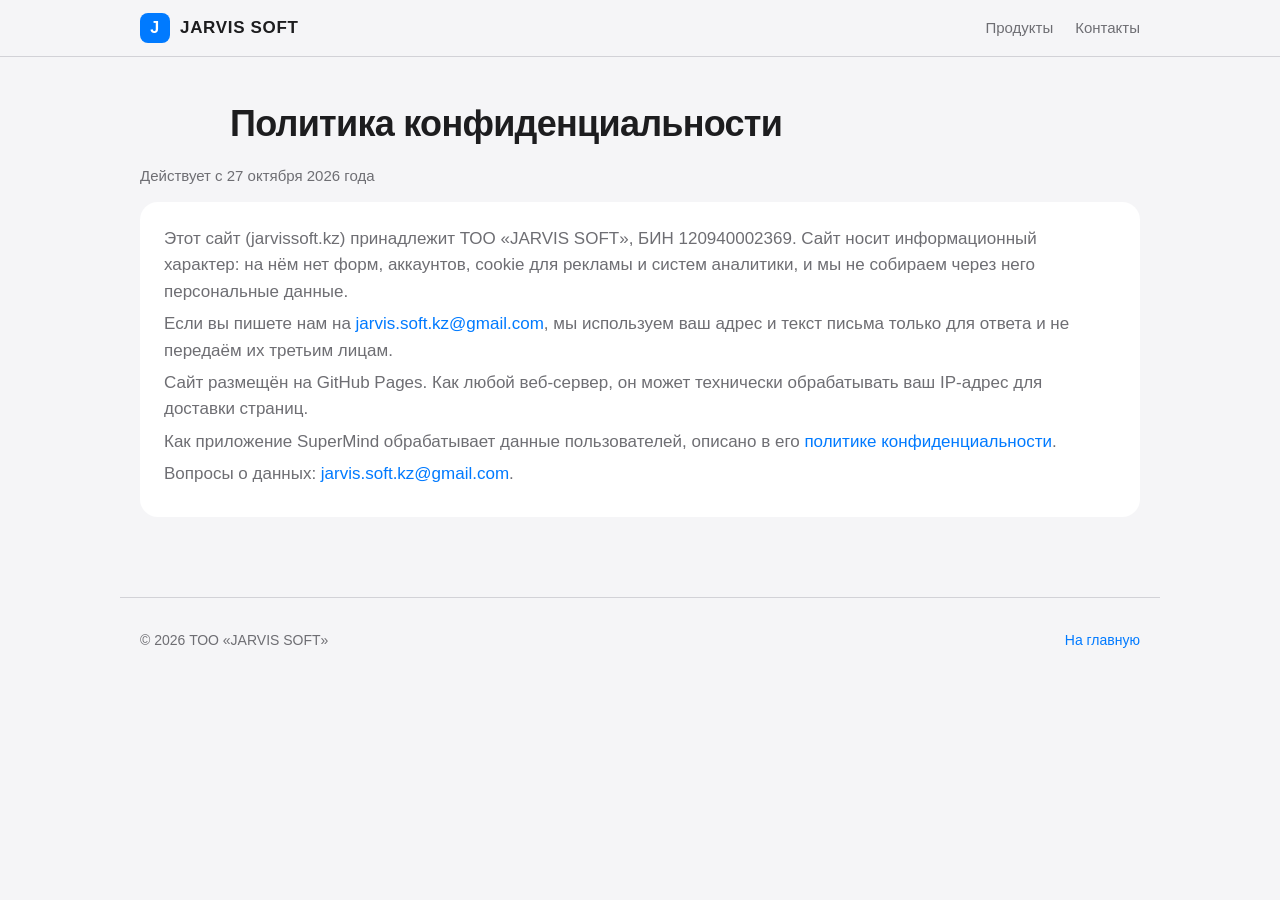
==== privacy.html @ af0dcd3e "Сайт jarvissoft.kz Co-Authored-By: Claude Opus 5.5 <noreply@anthropic.com>" ====
<!doctype html>
<html lang="ru">
<head>
<meta charset="utf-8">
<meta name="viewport" content="width=device-width, initial-scale=1">
<title>JARVIS SOFT — политика конфиденциальности</title>
<link rel="icon" href="favicon.svg" type="image/svg+xml">
<link rel="stylesheet" href="style.css">
</head>
<body>
<header class="nav">
  <div class="wrap nav-in">
    <a class="logo" href="./"><span class="mark" aria-hidden="true">J</span>JARVIS SOFT</a>
    <nav><a href="./#products">Продукты</a><a href="./#contacts">Контакты</a></nav>
  </div>
</header>
<main class="wrap section">
  <h1 style="text-align:left;font-size:36px">Политика конфиденциальности</h1>
  <p class="muted">Действует с 27 октября 2026 года</p>
  <div class="card">
    <p>Этот сайт (jarvissoft.kz) принадлежит ТОО «JARVIS SOFT», БИН 120940002369. Сайт носит информационный характер: на нём нет форм, аккаунтов, cookie для рекламы и систем аналитики, и мы не собираем через него персональные данные.</p>
    <p>Если вы пишете нам на <a href="mailto:jarvis.soft.kz@gmail.com">jarvis.soft.kz@gmail.com</a>, мы используем ваш адрес и текст письма только для ответа и не передаём их третьим лицам.</p>
    <p>Сайт размещён на GitHub Pages. Как любой веб-сервер, он может технически обрабатывать ваш IP-адрес для доставки страниц.</p>
    <p>Как приложение SuperMind обрабатывает данные пользователей, описано в его <a href="https://supermind.kz/privacy.html">политике конфиденциальности</a>.</p>
    <p>Вопросы о данных: <a href="mailto:jarvis.soft.kz@gmail.com">jarvis.soft.kz@gmail.com</a>.</p>
  </div>
</main>
<footer class="wrap foot"><span>© 2026 ТОО «JARVIS SOFT»</span><a href="./">На главную</a></footer>
</body>
</html>
---- style.css ----
:root {
  --bg: #f5f5f7;
  --card: #ffffff;
  --text: #1d1d1f;
  --muted: #6e6e73;
  --accent: #007aff;
  --accent-text: #ffffff;
  --line: #d2d2d7;
  color-scheme: light dark;
}
@media (prefers-color-scheme: dark) {
  :root {
    --bg: #000000;
    --card: #1c1c1e;
    --text: #f5f5f7;
    --muted: #a1a1a6;
    --accent: #0a84ff;
    --line: #38383a;
  }
}
* { box-sizing: border-box; }
html { scroll-behavior: smooth; }
body {
  margin: 0;
  background: var(--bg);
  color: var(--text);
  font: 17px/1.55 -apple-system, BlinkMacSystemFont, 'Segoe UI', Roboto, 'Helvetica Neue', Arial, sans-serif;
}
a { color: var(--accent); text-decoration: none; }
a:hover { text-decoration: underline; }
.wrap { max-width: 1040px; margin: 0 auto; padding: 0 20px; }

.nav { position: sticky; top: 0; z-index: 10; background: color-mix(in srgb, var(--bg) 85%, transparent); backdrop-filter: saturate(180%) blur(16px); border-bottom: 1px solid var(--line); }
.nav-in { display: flex; align-items: center; justify-content: space-between; height: 56px; }
.logo { display: flex; align-items: center; gap: 10px; font-weight: 700; letter-spacing: 0.04em; color: var(--text); }
.logo:hover { text-decoration: none; }
.mark { display: grid; place-items: center; width: 30px; height: 30px; border-radius: 8px; background: var(--accent); color: #fff; font-size: 16px; }
.nav nav { display: flex; gap: 22px; font-size: 15px; }
.nav nav a { color: var(--muted); }
.nav nav a:hover { color: var(--text); text-decoration: none; }

.hero { padding: 88px 20px 56px; text-align: center; }
.eyebrow { color: var(--accent); font-weight: 600; margin: 0 0 12px; }
h1 { font-size: clamp(32px, 6vw, 56px); line-height: 1.08; letter-spacing: -0.02em; margin: 0 auto 20px; max-width: 820px; }
.lead { font-size: clamp(18px, 2.4vw, 21px); color: var(--muted); max-width: 680px; margin: 0 auto 28px; }
.actions { display: flex; flex-wrap: wrap; gap: 12px; justify-content: center; }
.btn { display: inline-block; padding: 11px 22px; border-radius: 980px; border: 1px solid var(--line); color: var(--text); font-weight: 600; font-size: 16px; background: var(--card); }
.btn:hover { text-decoration: none; border-color: var(--muted); }
.btn.primary { background: var(--accent); border-color: var(--accent); color: var(--accent-text); }

.section { padding: 48px 20px; }
h2 { font-size: clamp(26px, 4vw, 36px); letter-spacing: -0.01em; margin: 0 0 24px; }
h3 { font-size: 26px; margin: 0 0 8px; }
.product { display: flex; gap: 28px; align-items: flex-start; background: var(--card); border-radius: 22px; padding: 32px; }
.product img { border-radius: 22px; flex: none; }
.product p { color: var(--muted); margin: 0 0 20px; }
.product .actions { justify-content: flex-start; }
.grid { display: grid; grid-template-columns: repeat(3, 1fr); gap: 16px; }
.grid.two { grid-template-columns: repeat(2, 1fr); }
.card { background: var(--card); border-radius: 18px; padding: 24px; }
.card b { display: block; font-size: 18px; margin-bottom: 6px; }
.card p { margin: 0 0 6px; color: var(--muted); }
.muted { color: var(--muted); font-size: 15px; }
.foot { display: flex; flex-wrap: wrap; gap: 16px; justify-content: space-between; padding: 32px 20px 48px; color: var(--muted); font-size: 14px; border-top: 1px solid var(--line); margin-top: 32px; }

@media (max-width: 760px) {
  .nav nav { gap: 14px; font-size: 14px; }
  .hero { padding: 56px 16px 40px; }
  .wrap, .section { padding-left: 16px; padding-right: 16px; }
  .product { flex-direction: column; padding: 24px; }
  .product img { width: 72px; height: 72px; border-radius: 16px; }
  .grid, .grid.two { grid-template-columns: 1fr; }
}
@media (max-width: 420px) {
  .nav nav a:first-child { display: none; }
}
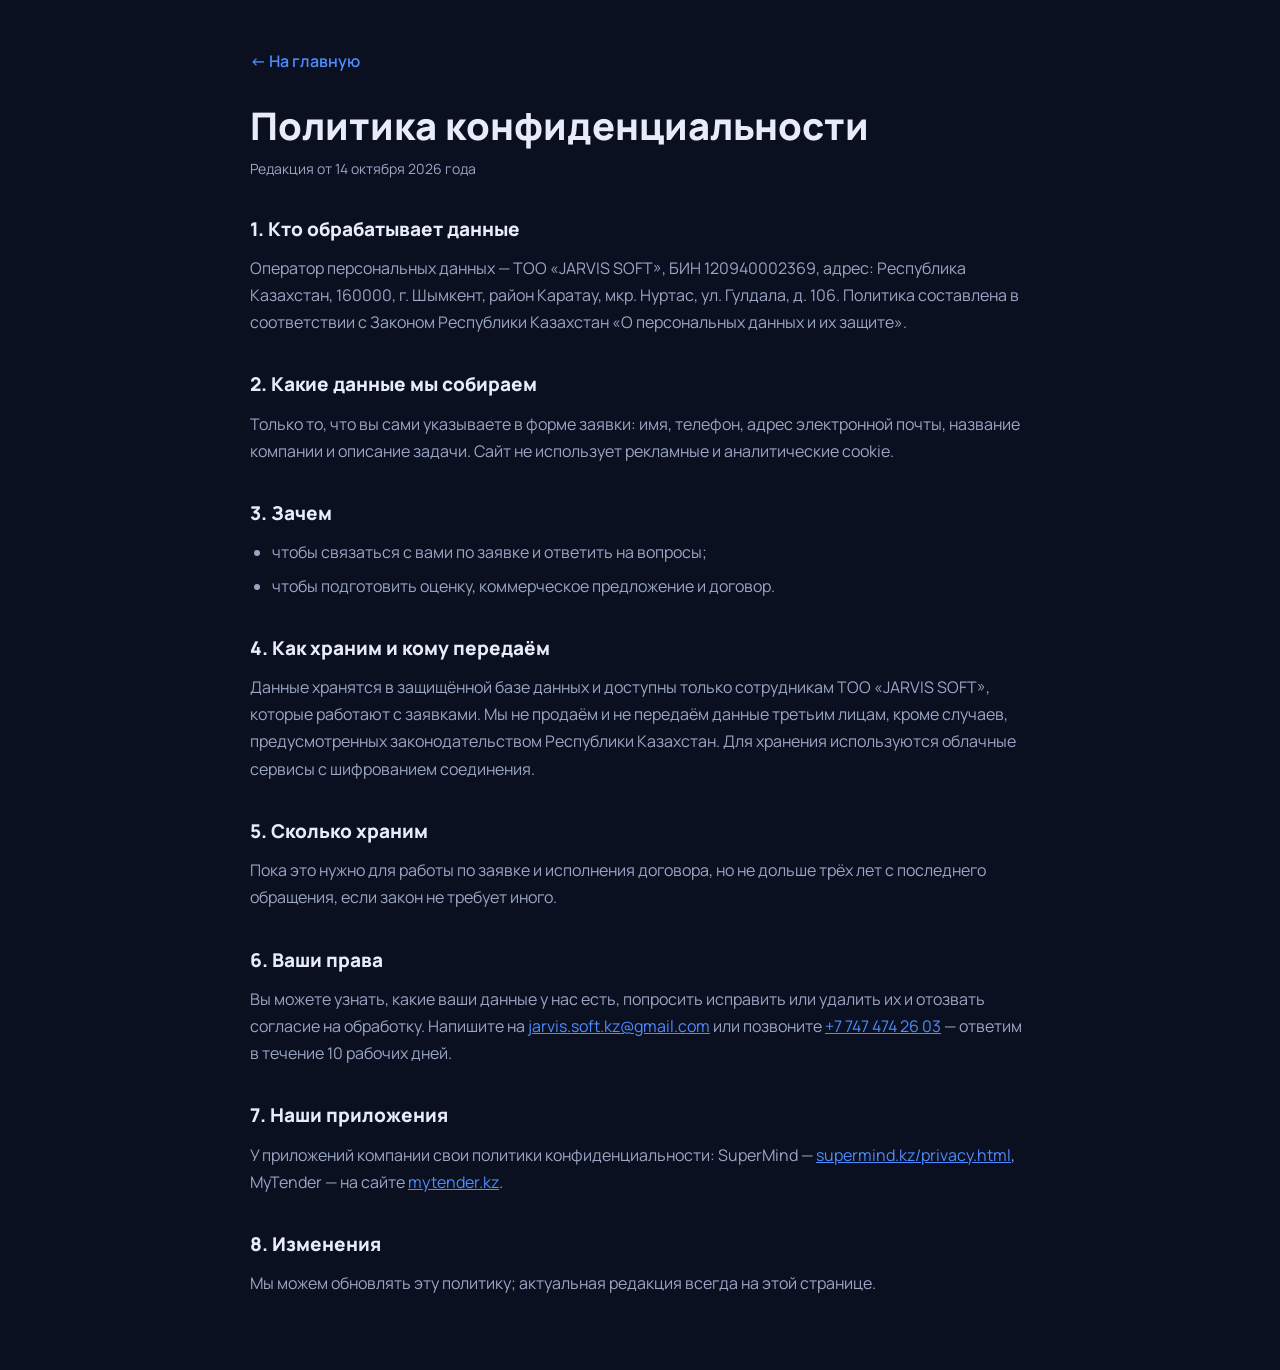
==== commit f160c152: "Сайт компании: дизайн из jarvis-site, продукты MyTender и SuperMind, мобильные приложения, цифры, бе" ====
--- a/privacy.html
+++ b/privacy.html
@@ -3,28 +3,55 @@
 <head>
 <meta charset="utf-8">
 <meta name="viewport" content="width=device-width, initial-scale=1">
-<title>JARVIS SOFT — политика конфиденциальности</title>
-<link rel="icon" href="favicon.svg" type="image/svg+xml">
-<link rel="stylesheet" href="style.css">
+<title>Политика конфиденциальности — JARVIS SOFT</title>
+<link rel="icon" href="favicon.png" type="image/png">
+<link href="https://fonts.googleapis.com/css2?family=Manrope:wght@400;600;800&display=swap" rel="stylesheet">
+<style>
+:root{--bg:#0b1020;--card:#121a33;--line:#223056;--text:#e7ecf8;--muted:#9aa6c4;--accent:#4f8cff}
+*{box-sizing:border-box;margin:0;padding:0}
+body{background:var(--bg);color:var(--text);font:16px/1.7 Manrope,system-ui,sans-serif}
+.wrap{max-width:820px;margin:0 auto;padding:48px 20px 72px}
+a{color:var(--accent)}
+.back{display:inline-block;margin-bottom:28px;font-weight:600;text-decoration:none}
+h1{font-size:clamp(28px,4vw,38px);line-height:1.2;font-weight:800;margin-bottom:8px}
+h2{font-size:19px;font-weight:800;margin:32px 0 10px}
+p,li{color:var(--muted)}
+ul{padding-left:22px;display:grid;gap:6px}
+.date{color:var(--muted);font-size:14px}
+</style>
 </head>
 <body>
-<header class="nav">
-  <div class="wrap nav-in">
-    <a class="logo" href="./"><span class="mark" aria-hidden="true">J</span>JARVIS SOFT</a>
-    <nav><a href="./#products">Продукты</a><a href="./#contacts">Контакты</a></nav>
-  </div>
-</header>
-<main class="wrap section">
-  <h1 style="text-align:left;font-size:36px">Политика конфиденциальности</h1>
-  <p class="muted">Действует с 27 октября 2026 года</p>
-  <div class="card">
-    <p>Этот сайт (jarvissoft.kz) принадлежит ТОО «JARVIS SOFT», БИН 120940002369. Сайт носит информационный характер: на нём нет форм, аккаунтов, cookie для рекламы и систем аналитики, и мы не собираем через него персональные данные.</p>
-    <p>Если вы пишете нам на <a href="mailto:jarvis.soft.kz@gmail.com">jarvis.soft.kz@gmail.com</a>, мы используем ваш адрес и текст письма только для ответа и не передаём их третьим лицам.</p>
-    <p>Сайт размещён на GitHub Pages. Как любой веб-сервер, он может технически обрабатывать ваш IP-адрес для доставки страниц.</p>
-    <p>Как приложение SuperMind обрабатывает данные пользователей, описано в его <a href="https://supermind.kz/privacy.html">политике конфиденциальности</a>.</p>
-    <p>Вопросы о данных: <a href="mailto:jarvis.soft.kz@gmail.com">jarvis.soft.kz@gmail.com</a>.</p>
-  </div>
-</main>
-<footer class="wrap foot"><span>© 2026 ТОО «JARVIS SOFT»</span><a href="./">На главную</a></footer>
+<div class="wrap">
+  <a class="back" href="./">← На главную</a>
+  <h1>Политика конфиденциальности</h1>
+  <p class="date">Редакция от 14 октября 2026 года</p>
+
+  <h2>1. Кто обрабатывает данные</h2>
+  <p>Оператор персональных данных — ТОО «JARVIS SOFT», БИН 120940002369, адрес: Республика Казахстан, 160000, г. Шымкент, район Каратау, мкр. Нуртас, ул. Гулдала, д. 106. Политика составлена в соответствии с Законом Республики Казахстан «О персональных данных и их защите».</p>
+
+  <h2>2. Какие данные мы собираем</h2>
+  <p>Только то, что вы сами указываете в форме заявки: имя, телефон, адрес электронной почты, название компании и описание задачи. Сайт не использует рекламные и аналитические cookie.</p>
+
+  <h2>3. Зачем</h2>
+  <ul>
+    <li>чтобы связаться с вами по заявке и ответить на вопросы;</li>
+    <li>чтобы подготовить оценку, коммерческое предложение и договор.</li>
+  </ul>
+
+  <h2>4. Как храним и кому передаём</h2>
+  <p>Данные хранятся в защищённой базе данных и доступны только сотрудникам ТОО «JARVIS SOFT», которые работают с заявками. Мы не продаём и не передаём данные третьим лицам, кроме случаев, предусмотренных законодательством Республики Казахстан. Для хранения используются облачные сервисы с шифрованием соединения.</p>
+
+  <h2>5. Сколько храним</h2>
+  <p>Пока это нужно для работы по заявке и исполнения договора, но не дольше трёх лет с последнего обращения, если закон не требует иного.</p>
+
+  <h2>6. Ваши права</h2>
+  <p>Вы можете узнать, какие ваши данные у нас есть, попросить исправить или удалить их и отозвать согласие на обработку. Напишите на <a href="mailto:jarvis.soft.kz@gmail.com">jarvis.soft.kz@gmail.com</a> или позвоните <a href="tel:+77474742603">+7 747 474 26 03</a> — ответим в течение 10 рабочих дней.</p>
+
+  <h2>7. Наши приложения</h2>
+  <p>У приложений компании свои политики конфиденциальности: SuperMind — <a href="https://supermind.kz/privacy.html">supermind.kz/privacy.html</a>, MyTender — на сайте <a href="https://mytender.kz">mytender.kz</a>.</p>
+
+  <h2>8. Изменения</h2>
+  <p>Мы можем обновлять эту политику; актуальная редакция всегда на этой странице.</p>
+</div>
 </body>
 </html>
